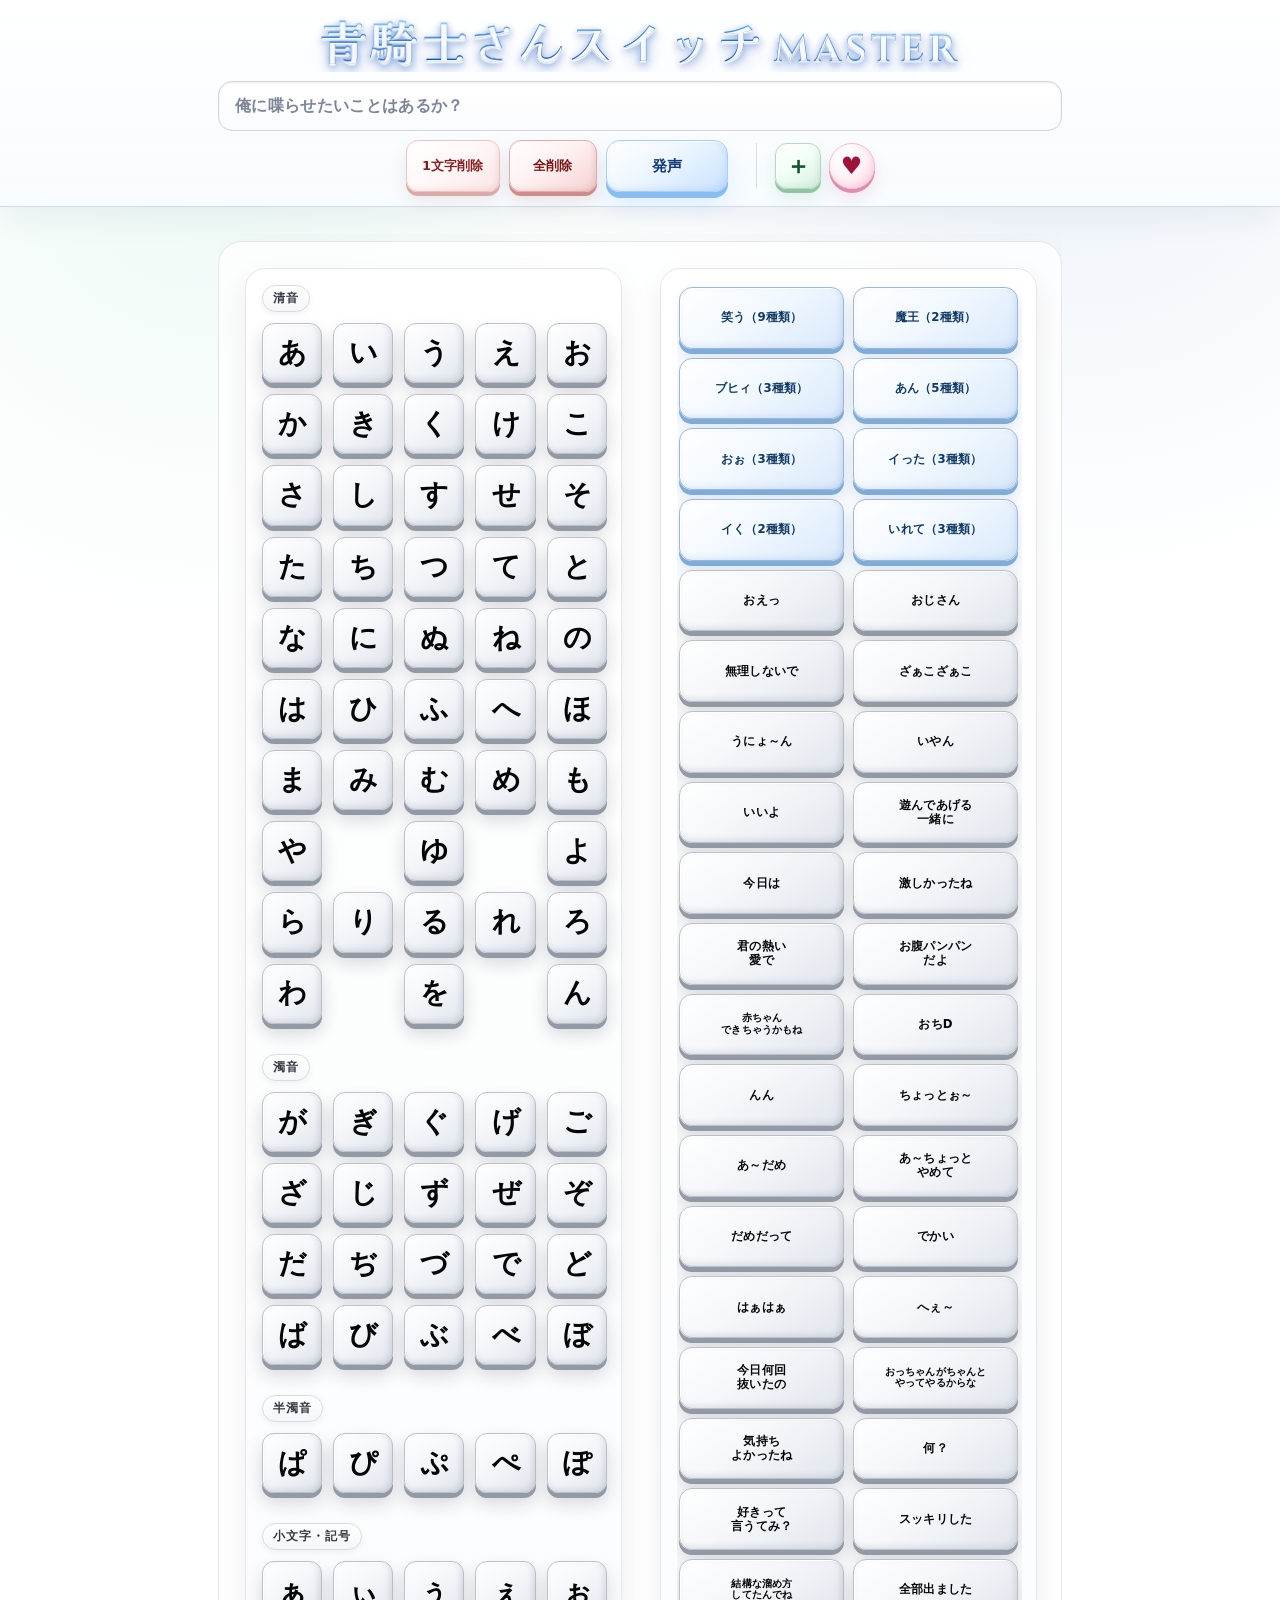
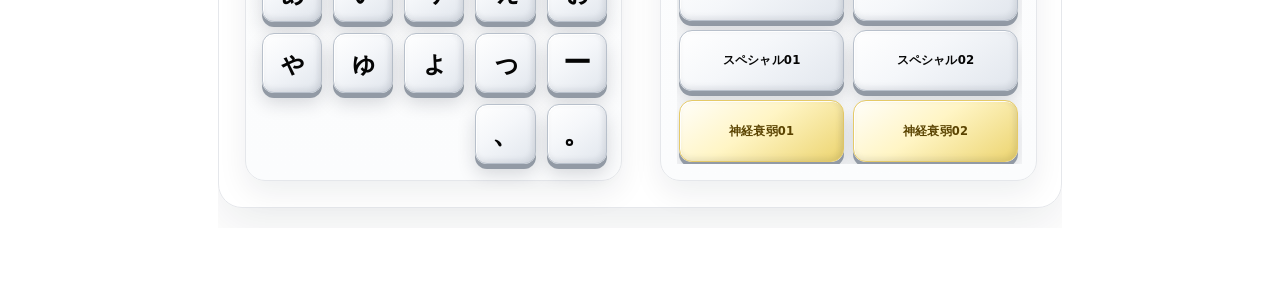
==== index.html @ 583ca1da "Add files via upload" ====
<!doctype html>
<html lang="ja">
<head>
  <meta charset="utf-8" />
  <meta name="viewport" content="width=device-width, initial-scale=1" />
  <meta name="description" content="青騎士さんスイッチMASTER - かなボタンと単語ボタンで入力して発声するGitHub Pages用ページ" />
  <title>青騎士さんスイッチMASTER</title>
  <link rel="icon" type="image/png" sizes="96x96" href="assets/img/favicon.png" />
  <link rel="stylesheet" href="assets/css/style.css" />
</head>
<body>
  <header class="app-header">
    <div class="header-inner">
      <div class="title-row" aria-label="サイト名">
        <h1 class="site-title" data-title-jp="青騎士さんスイッチ" data-title-en="MASTER" aria-label="青騎士さんスイッチMASTER">青騎士さんスイッチMASTER</h1>
      </div>

      <div class="input-row" aria-label="固定入力欄">
        <div class="input-display is-empty" id="inputDisplay">
          <input class="input-field" id="inputText" type="text" readonly inputmode="none" autocomplete="off" aria-label="入力欄" placeholder="俺に喋らせたいことはあるか？" />
        </div>
      </div>

      <div class="action-row" aria-label="入力操作とお気に入り">
        <div class="header-actions" aria-label="入力操作">
          <button class="control-btn delete-btn" type="button" id="deleteBtn">1文字削除</button>
          <button class="control-btn clear-btn" type="button" id="clearBtn">全削除</button>
          <button class="control-btn speak-btn" type="button" id="speakBtn">発声</button>
        </div>

        <div class="favorite-actions" aria-label="お気に入り操作">
          <button class="control-btn favorite-add-btn icon-control-btn" type="button" id="favoriteAddBtn" aria-label="お気に入りに追加" title="お気に入りに追加"><span aria-hidden="true">＋</span></button>
          <button class="control-btn favorite-list-btn icon-control-btn round-control-btn" type="button" id="favoriteListBtn" aria-label="お気に入り一覧" title="お気に入り一覧"><span aria-hidden="true">♥</span></button>
        </div>
      </div>
    </div>
  </header>

  <div class="favorite-modal" id="favoriteModal" hidden>
    <div class="favorite-backdrop" data-favorite-close></div>
    <section class="favorite-dialog" role="dialog" aria-modal="true" aria-labelledby="favoriteDialogTitle">
      <div class="favorite-dialog-head">
        <div>
          <p class="favorite-kicker">FAVORITE</p>
          <h2 class="favorite-dialog-title" id="favoriteDialogTitle">お気に入り一覧</h2>
        </div>
        <button class="control-btn favorite-close-btn icon-control-btn" type="button" id="favoriteCloseBtn" aria-label="お気に入り一覧を閉じる"><span aria-hidden="true">×</span></button>
      </div>
      <p class="favorite-help">保存した文章を「発声」または「読込」できます。</p>
      <div class="favorite-list" id="favoriteList"></div>
      <p class="favorite-empty" id="favoriteEmpty" hidden>まだお気に入りはありません。文章を作って「＋」を押すと保存できます。</p>
      <div class="favorite-dialog-foot">
        <button class="control-btn favorite-clear-btn" type="button" id="favoriteClearBtn">全削除</button>
      </div>
    </section>
  </div>

  <div class="toast" id="toast" hidden role="status" aria-live="polite"></div>

  <main class="page">
    <div class="stage-shell" aria-label="かなボタンと単語ボタンの横並びレイアウト">
      <div class="stage">
        <div class="board">
          <section class="panel" aria-label="かな単音ボタン">
            <div class="kana-groups" id="kanaGroups"></div>
          </section>

          <aside class="panel" aria-label="単語ボタン">
            <div class="word-panel-inner">
              <div class="word-stack" id="wordButtons" aria-label="単語ボタン一覧"></div>
            </div>
          </aside>
        </div>
      </div>
    </div>
  </main>
  <script src="assets/js/kana-data.js"></script>
  <script src="assets/js/word-data.js"></script>
  <script src="assets/js/input-buffer.js"></script>
  <script src="assets/js/audio-player.js"></script>
  <script src="assets/js/logo.js"></script>
  <script src="assets/js/app.js"></script>
</body>
</html>
---- assets/css/style.css ----
@import url('https://fonts.googleapis.com/css2?family=Kaisei+Opti:wght@700&family=Cinzel:wght@700&display=swap');
    :root {
      --canvas: #ffffff;
      --page: #f6f7f9;
      --ink: #101114;
      --muted: #697386;
      --hairline: #e5e7eb;
      --hairline-strong: #cfd3da;
      --surface: #ffffff;
      --surface-soft: #f8f9fa;
      --shadow-soft: 0 18px 46px rgba(17, 24, 39, .08);
      --shadow-card: 0 12px 30px rgba(17, 24, 39, .07);

      --key-size: clamp(54px, 4.7vw, 72px);
      --key-gap: 11px;
      --panel-pad: 16px;
      --panel-gap: clamp(18px, 3vw, 42px);
      --board-pad: clamp(14px, 2.4vw, 26px);
      --grid-width: calc((var(--key-size) * 5) + (var(--key-gap) * 4));
      --panel-width: calc(var(--grid-width) + (var(--panel-pad) * 2));
      --board-width: calc((var(--panel-width) * 2) + var(--panel-gap) + (var(--board-pad) * 2));

      --radius-lg: 20px;
      --radius-md: 13px;
      --font-ui: Inter, "Hiragino Sans", "Yu Gothic UI", "Yu Gothic", Meiryo, system-ui, sans-serif;
      --font-kana: "Hiragino Sans", "Yu Gothic", "Noto Sans JP", Meiryo, system-ui, sans-serif;
      --font-title-ja: "Kaisei Opti", "Hiragino Mincho ProN", "Yu Mincho", "YuMincho", "HGS明朝E", serif;
      --font-title-en: "Cinzel", "Times New Roman", Georgia, serif;
      color-scheme: light;
    }

    * { box-sizing: border-box; }

    html { scroll-behavior: smooth; }

    body {
      margin: 0;
      min-height: 100vh;
      color: var(--ink);
      font-family: var(--font-ui);
      background:
        radial-gradient(circle at 14% 8%, rgba(59, 130, 246, .10), transparent 28rem),
        linear-gradient(180deg, #ffffff 0%, var(--page) 42%, #eef0f4 100%);
    }

    button {
      font: inherit;
      -webkit-tap-highlight-color: transparent;
      touch-action: manipulation;
    }

    .app-header {
      position: sticky;
      top: 0;
      z-index: 50;
      border-bottom: 1px solid rgba(214, 224, 238, .94);
      background:
        linear-gradient(180deg, rgba(255, 255, 255, .96) 0%, rgba(239, 248, 255, .92) 100%);
      box-shadow: 0 12px 30px rgba(17, 24, 39, .05);
      backdrop-filter: blur(16px);
    }

    .header-inner {
      width: min(var(--board-width), calc(100% - 24px));
      margin: 0 auto;
      padding: 14px 0 14px;
      display: grid;
      grid-template-rows: auto auto;
      gap: 10px;
      align-items: stretch;
    }

    .title-row {
      min-width: 0;
      display: flex;
      justify-content: center;
      align-items: center;
      overflow: hidden;
      padding: 2px 0 4px;
    }

    .site-title {
      display: flex;
      max-width: 100%;
      margin: 0;
      align-items: baseline;
      justify-content: center;
      gap: .16em;
      overflow: hidden;
      white-space: nowrap;
      line-height: 1.02;
      font-size: clamp(31px, 3.65vw, 50px);
      color: #1268d8;
      text-shadow:
        0 1px 0 rgba(255, 255, 255, .88),
        0 2px 7px rgba(18, 88, 190, .28),
        0 10px 24px rgba(27, 119, 220, .18);
    }

    .title-jp,
    .title-master {
      display: inline-block;
      background: linear-gradient(180deg, #4fb2ff 0%, #167ce8 48%, #064aa8 100%);
      -webkit-background-clip: text;
      background-clip: text;
      -webkit-text-fill-color: transparent;
      filter: drop-shadow(0 1px 0 rgba(255, 255, 255, .86)) drop-shadow(0 2px 4px rgba(12, 69, 150, .24));
    }

    .title-jp {
      font-family: var(--font-title-ja);
      font-weight: 700;
      letter-spacing: .055em;
    }

    .title-master {
      font-family: var(--font-title-en);
      font-weight: 700;
      font-size: .80em;
      letter-spacing: .105em;
      transform: translateY(.02em);
      background-image: linear-gradient(180deg, #62c2ff 0%, #1f86ed 48%, #0757bd 100%);
    }

    .input-row {
      width: 100%;
      display: grid;
      grid-template-columns: minmax(0, 1fr) auto;
      gap: 10px;
      align-items: center;
      padding: 0 0 2px;
    }

    .input-display {
      min-height: 50px;
      display: flex;
      align-items: center;
      width: 100%;
      min-width: 0;
      overflow: hidden;
      padding: 9px 14px;
      border: 1px solid #cfd3da;
      border-radius: 14px;
      background: linear-gradient(180deg, #ffffff, #f9fafb);
      box-shadow:
        inset 0 1px 2px rgba(17, 24, 39, .08),
        0 1px 0 rgba(255, 255, 255, .9);
      font-family: var(--font-kana);
      line-height: 1.35;
    }

    .input-display.is-empty .input-field {
      color: #7b8596;
      font-size: clamp(13px, 1.35vw, 16px);
      font-weight: 800;
      letter-spacing: .02em;
    }

    .input-field {
      display: block;
      width: 100%;
      min-width: 0;
      border: 0;
      outline: 0;
      background: transparent;
      color: #111827;
      font: inherit;
      font-family: var(--font-kana);
      font-size: clamp(18px, 2vw, 27px);
      font-weight: 850;
      line-height: 1.35;
      white-space: nowrap;
      overflow: hidden;
      text-overflow: clip;
      caret-color: transparent;
      cursor: default;
    }

    .input-field::placeholder {
      color: #7b8596;
      opacity: 1;
    }

    .input-display.speak-flash {
      border-color: #93c5fd;
      box-shadow:
        0 0 0 4px rgba(147, 197, 253, .24),
        inset 0 1px 2px rgba(17, 24, 39, .08);
    }

    .header-actions {
      display: grid;
      grid-template-columns: repeat(2, minmax(86px, auto)) minmax(116px, auto);
      gap: 9px;
      align-items: stretch;
    }

    .control-btn {
      appearance: none;
      min-height: 44px;
      padding: 0 13px;
      border: 1px solid #c9c9c9;
      border-radius: 12px;
      color: #111111;
      background: linear-gradient(145deg, #ffffff 0%, #f7f7f7 45%, #e8e8e8 100%);
      box-shadow:
        0 4px 0 #a7a7a7,
        0 9px 17px rgba(17, 24, 39, .13),
        inset 1px 1px 0 rgba(255, 255, 255, .90),
        inset -2px -2px 5px rgba(0, 0, 0, .08);
      cursor: pointer;
      font-size: 13px;
      font-weight: 900;
      white-space: nowrap;
      transition: transform .06s ease, box-shadow .06s ease, filter .12s ease;
      --press-shadow: #a7a7a7;
    }

    .delete-btn {
      border-color: #f3c0c0;
      color: #842020;
      background: linear-gradient(145deg, #ffffff 0%, #fff8f8 46%, #fbe5e5 100%);
      box-shadow:
        0 4px 0 #daa9a9,
        0 9px 17px rgba(127, 29, 29, .10),
        inset 1px 1px 0 rgba(255, 255, 255, .94),
        inset -2px -2px 5px rgba(127, 29, 29, .07);
      --press-shadow: #daa9a9;
    }

    .clear-btn {
      border-color: #e9a7a7;
      color: #761818;
      background: linear-gradient(145deg, #ffffff 0%, #fff1f1 45%, #f6d2d2 100%);
      box-shadow:
        0 4px 0 #cd8d8d,
        0 9px 17px rgba(127, 29, 29, .13),
        inset 1px 1px 0 rgba(255, 255, 255, .94),
        inset -2px -2px 5px rgba(127, 29, 29, .09);
      --press-shadow: #cd8d8d;
    }

    .speak-btn {
      min-height: 52px;
      padding: 0 21px;
      border-color: #a7cdfb;
      border-radius: 14px;
      color: #123b78;
      background: linear-gradient(145deg, #ffffff 0%, #eff7ff 42%, #c9e2ff 100%);
      box-shadow:
        0 6px 0 #87bdf1,
        0 15px 25px rgba(96, 165, 250, .17),
        inset 1px 1px 0 rgba(255, 255, 255, .92),
        inset -2px -2px 7px rgba(30, 64, 175, .09);
      font-size: 15px;
      --press-shadow: #87bdf1;
    }

    .control-btn:hover,
    .kana-btn:hover,
    .word-btn:hover,
    .memory-tile:hover { filter: brightness(1.035); }

    .control-btn:active,
    .control-btn.is-pressed,
    .kana-btn:active,
    .kana-btn.is-pressed,
    .word-btn:active,
    .word-btn.is-pressed,
    .memory-tile:active,
    .memory-tile.is-pressed {
      transform: translateY(4px);
      box-shadow:
        0 1px 0 var(--press-shadow, #a7a7a7),
        0 4px 9px rgba(17, 24, 39, .16),
        inset 1px 2px 6px rgba(0, 0, 0, .18);
    }

    .speak-btn:active,
    .speak-btn.is-pressed {
      transform: translateY(5px);
      box-shadow:
        0 1px 0 #87bdf1,
        0 7px 14px rgba(96, 165, 250, .16),
        inset 1px 2px 7px rgba(30, 64, 175, .16);
    }

    .control-btn:focus-visible,
    .kana-btn:focus-visible,
    .word-btn:focus-visible,
    .memory-tile:focus-visible,
    .input-display:focus-visible {
      outline: 3px solid rgba(17, 24, 39, .18);
      outline-offset: 3px;
    }

    .page {
      width: min(var(--board-width), calc(100% - 24px));
      margin: 0 auto;
      padding: 26px 0 64px;
    }

    .stage-shell {
      width: 100%;
      overflow-x: auto;
      overflow-y: visible;
      padding: 8px 0 20px;
      scrollbar-width: thin;
      -webkit-overflow-scrolling: touch;
    }

    .stage {
      width: var(--board-width);
      min-width: var(--board-width);
      margin: 0 auto;
    }

    .board {
      display: grid;
      grid-template-columns: var(--panel-width) var(--panel-width);
      gap: var(--panel-gap);
      align-items: stretch;
      width: var(--board-width);
      padding: var(--board-pad);
      border: 1px solid var(--hairline);
      border-radius: 24px;
      background: rgba(255, 255, 255, .78);
      box-shadow: var(--shadow-soft);
    }

    .panel {
      width: var(--panel-width);
      margin: 0;
      padding: var(--panel-pad);
      border: 1px solid var(--hairline);
      border-radius: var(--radius-lg);
      background: linear-gradient(180deg, var(--surface), var(--surface-soft));
      box-shadow: var(--shadow-card), inset 0 1px 0 #ffffff;
    }

    .kana-groups {
      display: grid;
      gap: clamp(20px, 2.4vw, 30px);
      width: var(--grid-width);
    }

    .kana-group {
      display: grid;
      gap: 11px;
    }

    .kana-label {
      justify-self: start;
      display: inline-flex;
      align-items: center;
      min-height: 25px;
      padding: 4px 10px;
      border: 1px solid #d7dbe2;
      border-radius: 999px;
      background: linear-gradient(180deg, #ffffff, #f5f6f8);
      box-shadow:
        inset 0 1px 0 rgba(255, 255, 255, .9),
        0 2px 7px rgba(17, 24, 39, .06);
      color: #333842;
      font-size: 12px;
      font-weight: 900;
      letter-spacing: .08em;
      white-space: nowrap;
    }

    .kana-grid {
      display: grid;
      grid-template-columns: repeat(5, var(--key-size));
      gap: var(--key-gap);
      width: var(--grid-width);
    }

    .kana-placeholder {
      width: var(--key-size);
      height: var(--key-size);
    }

    .kana-btn,
    .word-btn {
      position: relative;
      appearance: none;
      border: 1px solid #c9c9c9;
      color: #050505;
      background: linear-gradient(145deg, #ffffff 0%, #f7f7f7 42%, #eeeeee 100%);
      box-shadow:
        0 5px 0 #9f9f9f,
        0 10px 18px rgba(17, 24, 39, .16),
        inset 1px 1px 0 rgba(255, 255, 255, .86),
        inset -2px -2px 6px rgba(0, 0, 0, .10);
      cursor: pointer;
      user-select: none;
      transition: transform .06s ease, box-shadow .06s ease, filter .12s ease, border-color .12s ease;
      --press-shadow: #9f9f9f;
    }

    .kana-btn {
      width: var(--key-size);
      height: var(--key-size);
      border-radius: 12px;
      font-family: var(--font-kana);
      font-size: calc(var(--key-size) * .47);
      font-weight: 900;
      line-height: 1;
      letter-spacing: -.04em;
      text-align: center;
    }

    .word-panel-inner {
      width: var(--grid-width);
      height: 100%;
      min-height: 0;
    }

    .word-stack {
      display: grid;
      grid-template-columns: repeat(2, minmax(0, 1fr));
      align-content: start;
      gap: 10px;
      width: 100%;
      min-height: 0;
      overflow-y: auto;
      padding: 2px 4px 7px 2px;
      scrollbar-width: thin;
    }

    .word-btn {
      width: 100%;
      min-height: 52px;
      display: inline-flex;
      flex-direction: column;
      align-items: center;
      justify-content: center;
      gap: 1px;
      padding: 7px 8px;
      border-radius: 13px;
      font-size: clamp(12px, 1.05vw, 15px);
      font-weight: 900;
      line-height: 1.16;
      letter-spacing: .02em;
      white-space: normal;
      word-break: keep-all;
      overflow-wrap: anywhere;
      text-align: center;
    }

    .word-btn.is-long {
      font-size: clamp(10px, .9vw, 13px);
      letter-spacing: .005em;
    }

    .word-btn.is-random {
      border-color: #b9c5d8;
      background: linear-gradient(145deg, #ffffff 0%, #f8fbff 42%, #e8eef7 100%);
    }

    .btn-line {
      display: block;
      max-width: 100%;
    }

    .memory-entry-btn {
      min-height: 56px;
      border-color: #ead484;
      color: #5a4400;
      background: linear-gradient(145deg, #fffefa 0%, #fff7d6 46%, #f4df8e 100%);
      box-shadow:
        0 5px 0 #c7aa43,
        0 10px 18px rgba(126, 94, 15, .14),
        inset 1px 1px 0 rgba(255, 255, 255, .90),
        inset -2px -2px 6px rgba(107, 78, 0, .10);
      --press-shadow: #c7aa43;
    }

    @media (max-width: 760px) {
      :root {
        --key-size: clamp(29px, 7.25vw, 44px);
        --key-gap: clamp(4px, 1vw, 7px);
        --panel-pad: clamp(5px, 1.25vw, 10px);
        --panel-gap: clamp(6px, 1.8vw, 12px);
        --board-pad: clamp(6px, 1.7vw, 12px);
      }

      .header-inner {
        padding: 9px 0 10px;
        gap: 7px;
      }

      .site-title {
        font-size: clamp(19px, 5.2vw, 29px);
        gap: .10em;
      }

      .title-jp { letter-spacing: .015em; }
      .title-master { letter-spacing: .035em; }

      .input-row { gap: 6px; }

      .input-display {
        min-height: 37px;
        padding: 6px 8px;
        border-radius: 11px;
      }

      .input-display.is-empty .input-field {
        font-size: clamp(10px, 2.45vw, 13px);
      }

      .header-actions {
        grid-template-columns: repeat(2, 54px) 66px;
        gap: 5px;
      }

      .control-btn {
        min-height: 34px;
        padding: 0 5px;
        border-radius: 9px;
        font-size: 10px;
        box-shadow:
          0 3px 0 #a7a7a7,
          0 7px 13px rgba(17, 24, 39, .11),
          inset 1px 1px 0 rgba(255, 255, 255, .90),
          inset -2px -2px 5px rgba(0, 0, 0, .08);
      }

      .delete-btn {
        box-shadow:
          0 3px 0 #daa9a9,
          0 7px 13px rgba(127, 29, 29, .09),
          inset 1px 1px 0 rgba(255, 255, 255, .94),
          inset -2px -2px 5px rgba(127, 29, 29, .07);
      }

      .clear-btn {
        box-shadow:
          0 3px 0 #cd8d8d,
          0 7px 13px rgba(127, 29, 29, .11),
          inset 1px 1px 0 rgba(255, 255, 255, .94),
          inset -2px -2px 5px rgba(127, 29, 29, .09);
      }

      .speak-btn {
        min-height: 39px;
        padding: 0 5px;
        border-radius: 10px;
        font-size: 11px;
        box-shadow:
          0 4px 0 #87bdf1,
          0 10px 16px rgba(96, 165, 250, .15),
          inset 1px 1px 0 rgba(255, 255, 255, .92),
          inset -2px -2px 7px rgba(30, 64, 175, .09);
      }

      .page {
        width: min(var(--board-width), calc(100% - 12px));
        padding-top: 16px;
      }

      .stage-shell { padding-top: 5px; }

      .board { border-radius: 16px; }
      .panel { border-radius: 14px; }

      .kana-groups { gap: 18px; }
      .kana-group { gap: 8px; }

      .kana-label {
        min-height: 19px;
        padding: 2px 6px;
        font-size: 9px;
        letter-spacing: .04em;
      }

      .kana-btn {
        border-radius: 8px;
        box-shadow:
          0 3px 0 #9f9f9f,
          0 6px 10px rgba(17, 24, 39, .14),
          inset 1px 1px 0 rgba(255, 255, 255, .86),
          inset -2px -2px 5px rgba(0, 0, 0, .10);
      }

      .word-stack {
        grid-template-columns: repeat(2, minmax(0, 1fr));
        gap: 7px;
        padding: 1px 3px 5px 1px;
      }

      .word-btn {
        min-height: clamp(34px, 8.6vw, 46px);
        padding: 5px 4px;
        border-radius: 9px;
        font-size: clamp(8.5px, 2.2vw, 12px);
        line-height: 1.1;
        letter-spacing: 0;
        box-shadow:
          0 3px 0 #9f9f9f,
          0 6px 10px rgba(17, 24, 39, .14),
          inset 1px 1px 0 rgba(255, 255, 255, .86),
          inset -2px -2px 5px rgba(0, 0, 0, .10);
      }

      .word-btn.is-long {
        font-size: clamp(7px, 1.85vw, 10px);
      }

      .memory-entry-btn {
        min-height: clamp(38px, 9.4vw, 50px);
        box-shadow:
          0 3px 0 #c7aa43,
          0 6px 10px rgba(126, 94, 15, .13),
          inset 1px 1px 0 rgba(255, 255, 255, .90),
          inset -2px -2px 5px rgba(107, 78, 0, .10);
      }
    }

    @media (max-width: 360px) {
      :root {
        --key-size: 26px;
        --key-gap: 3px;
        --panel-pad: 4px;
        --panel-gap: 4px;
        --board-pad: 4px;
      }

      .header-inner,
      .page { width: min(var(--board-width), calc(100% - 8px)); }

      .header-actions {
        grid-template-columns: repeat(2, 48px) 58px;
        gap: 4px;
      }

      .control-btn { font-size: 9px; }
      .speak-btn { font-size: 10px; }
      .input-display.is-empty .input-field { font-size: 9px; }
    }

    .memory-body {
      min-height: 100vh;
    }

    .memory-header-inner {
      padding-bottom: 12px;
    }

    .memory-page {
      width: min(820px, calc(100% - 24px));
      margin: 0 auto;
      padding: 28px 0 72px;
    }

    .memory-card {
      padding: clamp(16px, 3vw, 30px);
      border: 1px solid var(--hairline);
      border-radius: 24px;
      background: rgba(255, 255, 255, .86);
      box-shadow: var(--shadow-soft);
    }

    .memory-topbar {
      display: grid;
      grid-template-columns: auto minmax(0, 1fr);
      gap: 16px;
      align-items: center;
    }

    .memory-back-btn {
      min-width: 132px;
    }

    .memory-title-block {
      min-width: 0;
    }

    .memory-title {
      margin: 0;
      color: #174ea6;
      font-family: var(--font-title-ja);
      font-size: clamp(26px, 4.6vw, 44px);
      line-height: 1.1;
      letter-spacing: .06em;
      text-shadow: 0 2px 7px rgba(18, 88, 190, .20);
    }

    .memory-subtitle,
    .memory-help,
    .memory-complete {
      color: #4b5563;
      font-weight: 850;
      line-height: 1.65;
    }

    .memory-subtitle {
      margin: 5px 0 0;
      font-size: clamp(13px, 2vw, 16px);
    }

    .memory-help {
      margin: 22px 0 20px;
      padding: 12px 14px;
      border: 1px solid #dbeafe;
      border-radius: 14px;
      background: linear-gradient(180deg, #ffffff, #f3f8ff);
      font-size: clamp(13px, 2vw, 15px);
    }

    .memory-grid {
      display: grid;
      grid-template-columns: repeat(auto-fit, minmax(68px, 1fr));
      gap: clamp(12px, 2.4vw, 20px);
      justify-items: center;
      align-items: center;
      padding: clamp(10px, 2vw, 18px);
    }

    .memory-tile {
      appearance: none;
      width: clamp(58px, 10vw, 86px);
      aspect-ratio: 1;
      display: inline-grid;
      place-items: center;
      border: 1px solid #bfd4f4;
      border-radius: 999px;
      color: #174ea6;
      background: radial-gradient(circle at 34% 28%, #ffffff 0%, #eef7ff 45%, #c9e2ff 100%);
      box-shadow:
        0 7px 0 #7bb3ea,
        0 15px 26px rgba(59, 130, 246, .18),
        inset 1px 1px 0 rgba(255, 255, 255, .94),
        inset -4px -5px 10px rgba(30, 64, 175, .12);
      cursor: pointer;
      transition: transform .08s ease, box-shadow .12s ease, opacity .18s ease, filter .12s ease;
      --press-shadow: #7bb3ea;
    }

    .memory-note {
      font-size: clamp(27px, 5vw, 42px);
      font-weight: 900;
      transform: translateY(-1px);
    }

    .memory-tile.is-selected {
      border-color: #60a5fa;
      filter: brightness(1.08);
      box-shadow:
        0 7px 0 #4f9ce2,
        0 0 0 7px rgba(96, 165, 250, .25),
        0 0 24px rgba(37, 99, 235, .34),
        inset 1px 1px 0 rgba(255, 255, 255, .94),
        inset -4px -5px 10px rgba(30, 64, 175, .12);
    }

    .memory-tile.is-matched {
      opacity: 0;
      visibility: hidden;
      pointer-events: none;
      transform: scale(.8);
    }

    .memory-complete {
      margin: 20px 0 0;
      padding: 12px 14px;
      border: 1px solid #fde68a;
      border-radius: 14px;
      background: linear-gradient(180deg, #fffbeb, #fef3c7);
      color: #7a4d00;
      text-align: center;
      font-size: clamp(15px, 2.4vw, 20px);
    }

    @media (max-width: 760px) {
      .memory-page {
        width: min(100% - 14px, 560px);
        padding-top: 18px;
      }

      .memory-card {
        border-radius: 18px;
        padding: 14px;
      }

      .memory-topbar {
        grid-template-columns: 1fr;
        gap: 12px;
      }

      .memory-back-btn {
        width: fit-content;
        min-width: 116px;
      }

      .memory-grid {
        grid-template-columns: repeat(4, minmax(0, 1fr));
        gap: 12px;
        padding: 8px 2px 4px;
      }

      .memory-tile {
        width: clamp(54px, 18vw, 72px);
        box-shadow:
          0 4px 0 #7bb3ea,
          0 9px 15px rgba(59, 130, 246, .17),
          inset 1px 1px 0 rgba(255, 255, 255, .94),
          inset -3px -4px 8px rgba(30, 64, 175, .12);
      }
    }

    .control-btn:disabled,
    .control-btn[disabled] {
      cursor: wait;
      opacity: .78;
      filter: saturate(.86);
    }

body {
  background:
    radial-gradient(circle at 16% 8%, rgba(167, 229, 211, .20), transparent 30rem),
    radial-gradient(circle at 84% 4%, rgba(168, 200, 232, .22), transparent 32rem),
    #ffffff;
}

.app-header {
  border-bottom-color: rgba(205, 216, 230, .90);
  background:
    linear-gradient(180deg, rgba(255, 255, 255, .98) 0%, rgba(247, 252, 255, .96) 100%);
  box-shadow: 0 12px 30px rgba(16, 40, 78, .055);
}

.site-title {
  color: #0b4fa8;
  text-shadow:
    0 1px 0 rgba(255, 255, 255, .96),
    0 3px 8px rgba(29, 78, 216, .30),
    0 10px 22px rgba(14, 116, 216, .18);
}

.title-jp,
.title-master {
  background-image: linear-gradient(180deg, #86d4ff 0%, #2588e8 42%, #074caa 100%);
  -webkit-text-stroke: .35px rgba(4, 49, 112, .34);
  filter:
    drop-shadow(0 1px 0 rgba(255, 255, 255, .96))
    drop-shadow(0 2px 3px rgba(8, 63, 142, .28));
}

.input-display,
.panel,
.memory-card {
  background: linear-gradient(180deg, #ffffff, #fbfcfd);
}

.kana-btn,
.word-btn {
  border-color: #b8c0cb;
  background: linear-gradient(145deg, #ffffff 0%, #f5f7fa 42%, #e1e6ed 100%);
  box-shadow:
    0 5px 0 #929aa5,
    0 10px 18px rgba(22, 31, 45, .17),
    inset 1px 1px 0 rgba(255, 255, 255, .92),
    inset -2px -2px 6px rgba(20, 30, 45, .11);
  --press-shadow: #929aa5;
}

.word-btn.is-random {
  border-color: #9cb7d8;
  color: #103864;
  background: linear-gradient(145deg, #ffffff 0%, #f3f9ff 42%, #d9e9fb 100%);
  box-shadow:
    0 5px 0 #7fadd8,
    0 10px 18px rgba(30, 96, 166, .16),
    inset 1px 1px 0 rgba(255, 255, 255, .92),
    inset -2px -2px 6px rgba(30, 64, 175, .10);
  --press-shadow: #7fadd8;
}

.memory-entry-btn {
  color: #5a4300;
  border-color: #e5ca68;
  background: linear-gradient(145deg, #fffefa 0%, #fff5c5 45%, #ecd46f 100%);
}

.word-stack {
  align-content: stretch;
  grid-auto-rows: minmax(54px, 1fr);
}

.word-btn {
  min-height: 0;
  height: 100%;
}

.memory-status {
  display: flex;
  flex-wrap: wrap;
  gap: 10px;
  margin: 18px 0 0;
}

.memory-status span {
  display: inline-flex;
  align-items: center;
  gap: 6px;
  min-height: 36px;
  padding: 7px 12px;
  border: 1px solid #dbeafe;
  border-radius: 999px;
  background: linear-gradient(180deg, #ffffff, #f3f8ff);
  color: #174ea6;
  font-size: clamp(13px, 2vw, 15px);
  font-weight: 900;
  box-shadow: inset 0 1px 0 rgba(255, 255, 255, .92), 0 4px 12px rgba(29, 78, 216, .08);
}

.memory-status strong {
  min-width: 2.4em;
  color: #0f172a;
  font-variant-numeric: tabular-nums;
}

@media (min-width: 761px) {
  .word-stack {
    gap: 9px;
    grid-auto-rows: minmax(56px, 1fr);
    padding-bottom: 2px;
  }

  .word-btn {
    padding: 6px 7px;
    font-size: clamp(11px, .92vw, 14px);
    line-height: 1.12;
  }

  .word-btn.is-long {
    font-size: clamp(9.5px, .78vw, 12px);
    line-height: 1.08;
  }

  .memory-entry-btn {
    min-height: 0;
    font-size: clamp(11px, .9vw, 14px);
  }
}

@media (max-width: 760px) {
  .word-stack {
    gap: 5px;
    grid-auto-rows: minmax(29px, 1fr);
    padding: 1px 2px 2px 1px;
  }

  .word-btn {
    min-height: 0;
    height: 100%;
    padding: 3px 3px;
    border-radius: 8px;
    font-size: clamp(7px, 1.88vw, 10px);
    line-height: 1.03;
  }

  .word-btn.is-long {
    font-size: clamp(6.4px, 1.62vw, 8.8px);
    line-height: 1.02;
  }

  .memory-entry-btn {
    min-height: 0;
    padding: 3px 3px;
    font-size: clamp(7px, 1.82vw, 9.6px);
  }

  .title-jp,
  .title-master {
    -webkit-text-stroke-width: .25px;
  }

  .memory-status {
    margin-top: 12px;
    gap: 8px;
  }

  .memory-status span {
    min-height: 32px;
    padding: 6px 10px;
    font-size: 12px;
  }
}

.panel[aria-label="単語ボタン"] {
  overflow: hidden;
}

.word-stack {
  overscroll-behavior: contain;
  -webkit-overflow-scrolling: touch;
}

@media (max-width: 760px) {
  .word-stack {
    grid-auto-rows: minmax(26px, auto);
    align-content: start;
  }

  .word-btn {
    min-height: 26px;
    padding: 2px 3px 3px;
    font-size: clamp(6.8px, 1.78vw, 9.6px);
    line-height: 1.01;
  }

  .word-btn.is-long {
    font-size: clamp(6px, 1.5vw, 8.2px);
    line-height: 1;
  }

  .memory-entry-btn {
    min-height: 28px;
    font-size: clamp(6.8px, 1.72vw, 9.4px);
  }
}

@media (max-width: 760px) {
  .page {
    padding-bottom: 18px;
  }

  .stage-shell {
    padding-bottom: 8px;
  }

  .word-stack {
    gap: 4px;
    padding: 1px 3px 3px 1px;
    grid-auto-rows: minmax(24px, 1fr);
    align-content: stretch;
  }

  .word-btn {
    height: 100%;
    min-height: 0;
    padding: 2px 3px 3px;
    font-size: clamp(6.7px, 1.72vw, 9.2px);
    line-height: 1.01;
  }

  .word-btn.is-long {
    font-size: clamp(5.8px, 1.45vw, 7.8px);
    line-height: .98;
  }

  .memory-entry-btn {
    grid-column: 1 / -1;
    min-height: 0;
    height: 100%;
    padding: 2px 4px 3px;
    font-size: clamp(7px, 1.78vw, 9.4px);
    letter-spacing: .02em;
  }
}

.header-inner {
  grid-template-rows: auto auto auto;
  gap: 9px;
}

.input-row {
  grid-template-columns: 1fr;
  gap: 0;
  padding: 0;
}

.action-row {
  display: flex;
  align-items: center;
  justify-content: center;
  gap: clamp(14px, 2.2vw, 28px);
  min-width: 0;
}

.header-actions {
  display: grid;
  grid-template-columns: minmax(94px, auto) minmax(88px, auto) minmax(122px, auto);
  gap: 9px;
  align-items: stretch;
}

.favorite-actions {
  display: flex;
  align-items: center;
  gap: 8px;
  padding-left: clamp(8px, 1.5vw, 18px);
  border-left: 1px solid rgba(148, 163, 184, .35);
}

.control-btn {
  display: inline-flex;
  align-items: center;
  justify-content: center;
  text-decoration: none;
}

.icon-control-btn {
  width: 46px;
  min-width: 46px;
  min-height: 46px;
  padding: 0;
  font-size: 24px;
  line-height: 1;
}

.round-control-btn {
  border-radius: 999px;
}

.favorite-add-btn {
  border-color: #b7d5c4;
  color: #14532d;
  background: linear-gradient(145deg, #ffffff 0%, #f3fff7 42%, #d8f2e1 100%);
  box-shadow:
    0 4px 0 #8fc5a3,
    0 9px 17px rgba(34, 129, 73, .12),
    inset 1px 1px 0 rgba(255, 255, 255, .92),
    inset -2px -2px 6px rgba(22, 101, 52, .08);
  --press-shadow: #8fc5a3;
}

.favorite-list-btn {
  border-color: #f2b8cf;
  color: #9f1239;
  background: radial-gradient(circle at 34% 26%, #ffffff 0%, #fff4f8 45%, #ffd4e4 100%);
  box-shadow:
    0 4px 0 #de8ead,
    0 9px 17px rgba(190, 24, 93, .12),
    inset 1px 1px 0 rgba(255, 255, 255, .92),
    inset -2px -2px 6px rgba(157, 23, 77, .08);
  --press-shadow: #de8ead;
}

.favorite-close-btn {
  width: 40px;
  min-width: 40px;
  min-height: 40px;
  border-radius: 999px;
  color: #4b5563;
}

.favorite-modal[hidden],
.toast[hidden] {
  display: none !important;
}

.favorite-modal {
  position: fixed;
  inset: 0;
  z-index: 100;
  display: grid;
  place-items: center;
  padding: 18px;
}

.favorite-backdrop {
  position: absolute;
  inset: 0;
  background: rgba(15, 23, 42, .28);
  backdrop-filter: blur(8px);
}

.favorite-dialog {
  position: relative;
  z-index: 1;
  width: min(620px, 100%);
  max-height: min(78vh, 720px);
  display: grid;
  grid-template-rows: auto auto minmax(0, 1fr) auto;
  gap: 12px;
  padding: clamp(16px, 2.4vw, 24px);
  border: 1px solid rgba(219, 226, 236, .95);
  border-radius: 24px;
  background:
    radial-gradient(circle at 12% 5%, rgba(167, 229, 211, .18), transparent 18rem),
    linear-gradient(180deg, rgba(255, 255, 255, .98), rgba(248, 251, 255, .98));
  box-shadow:
    0 28px 80px rgba(15, 23, 42, .24),
    inset 0 1px 0 rgba(255, 255, 255, .94);
}

.favorite-dialog-head {
  display: flex;
  align-items: center;
  justify-content: space-between;
  gap: 14px;
}

.favorite-kicker {
  margin: 0 0 2px;
  color: #9f1239;
  font-size: 11px;
  font-weight: 900;
  letter-spacing: .14em;
}

.favorite-dialog-title {
  margin: 0;
  color: #174ea6;
  font-family: var(--font-title-ja);
  font-size: clamp(24px, 3vw, 34px);
  line-height: 1.12;
  letter-spacing: .05em;
  text-shadow: 0 2px 7px rgba(18, 88, 190, .16);
}

.favorite-help {
  margin: 0;
  padding: 10px 12px;
  border: 1px solid #dbeafe;
  border-radius: 14px;
  background: linear-gradient(180deg, #ffffff, #f3f8ff);
  color: #4b5563;
  font-size: 13px;
  font-weight: 850;
  line-height: 1.55;
}

.favorite-list {
  min-height: 0;
  display: grid;
  gap: 10px;
  overflow-y: auto;
  padding: 2px 4px 2px 0;
  scrollbar-width: thin;
}

.favorite-empty {
  margin: 0;
  padding: 18px;
  border: 1px dashed #cbd5e1;
  border-radius: 16px;
  color: #64748b;
  background: rgba(255, 255, 255, .76);
  font-weight: 850;
  line-height: 1.65;
  text-align: center;
}

.favorite-item {
  display: grid;
  grid-template-columns: minmax(0, 1fr) auto;
  gap: 10px;
  align-items: center;
  padding: 11px;
  border: 1px solid #dfe7f1;
  border-radius: 17px;
  background: linear-gradient(180deg, #ffffff, #f8fbff);
  box-shadow: 0 6px 16px rgba(17, 24, 39, .055), inset 0 1px 0 rgba(255, 255, 255, .92);
}

.favorite-item-main {
  min-width: 0;
  display: grid;
  gap: 3px;
  padding: 5px 7px;
  border: 0;
  border-radius: 12px;
  background: transparent;
  color: inherit;
  text-align: left;
  cursor: pointer;
  transition: transform .06s ease, background-color .12s ease;
}

.favorite-item-main:hover {
  background: rgba(219, 234, 254, .48);
}

.favorite-item-main.is-pressed,
.favorite-item-main:active {
  transform: translateY(2px);
  background: rgba(219, 234, 254, .72);
}

.favorite-item-main strong {
  display: block;
  max-width: 100%;
  color: #111827;
  font-family: var(--font-kana);
  font-size: 15px;
  font-weight: 900;
  line-height: 1.32;
  overflow: hidden;
  text-overflow: ellipsis;
  white-space: nowrap;
}

.favorite-item-main span {
  display: block;
  color: #64748b;
  font-size: 12px;
  font-weight: 850;
}

.favorite-item-actions {
  display: flex;
  align-items: center;
  gap: 7px;
}

.favorite-mini-btn {
  min-width: 56px;
  min-height: 34px;
  padding: 0 9px;
  border-radius: 10px;
  font-size: 12px;
}

.favorite-load-btn {
  border-color: #b7d5c4;
  color: #174f2b;
  background: linear-gradient(145deg, #ffffff 0%, #f3fff7 42%, #d8f2e1 100%);
  --press-shadow: #8fc5a3;
}

.favorite-delete-btn,
.favorite-clear-btn {
  border-color: #e9a7a7;
  color: #761818;
  background: linear-gradient(145deg, #ffffff 0%, #fff1f1 45%, #f6d2d2 100%);
  --press-shadow: #cd8d8d;
}

.favorite-dialog-foot {
  display: flex;
  justify-content: flex-end;
}

.favorite-clear-btn {
  min-height: 36px;
  min-width: 92px;
  padding: 0 12px;
  font-size: 12px;
}

.toast {
  position: fixed;
  left: 50%;
  bottom: 22px;
  z-index: 130;
  transform: translateX(-50%) translateY(8px);
  max-width: min(92vw, 520px);
  padding: 10px 14px;
  border: 1px solid #cfe3ff;
  border-radius: 999px;
  color: #174ea6;
  background: rgba(255, 255, 255, .96);
  box-shadow: 0 14px 36px rgba(15, 23, 42, .18), inset 0 1px 0 rgba(255, 255, 255, .92);
  font-size: 13px;
  font-weight: 900;
  line-height: 1.45;
  opacity: 0;
  transition: opacity .18s ease, transform .18s ease;
}

.toast.is-visible {
  opacity: 1;
  transform: translateX(-50%) translateY(0);
}

@media (max-width: 760px) {
  .header-inner {
    padding: 7px 0 8px;
    gap: 6px;
  }

  .input-row {
    width: 100%;
  }

  .input-display {
    min-height: 35px;
    padding: 6px 8px;
  }

  .action-row {
    width: 100%;
    justify-content: center;
    gap: 8px;
  }

  .header-actions {
    grid-template-columns: 62px 54px 66px;
    gap: 5px;
  }

  .favorite-actions {
    gap: 5px;
    padding-left: 9px;
  }

  .icon-control-btn {
    width: 34px;
    min-width: 34px;
    min-height: 34px;
    font-size: 18px;
  }

  .control-btn {
    min-height: 33px;
    padding-left: 5px;
    padding-right: 5px;
    font-size: 9.8px;
  }

  .speak-btn {
    min-height: 36px;
    font-size: 10.5px;
  }

  .favorite-modal {
    padding: 10px;
    align-items: end;
  }

  .favorite-dialog {
    width: 100%;
    max-height: 82vh;
    border-radius: 20px;
    padding: 14px;
    gap: 10px;
  }

  .favorite-close-btn {
    width: 34px;
    min-width: 34px;
    min-height: 34px;
  }

  .favorite-help {
    padding: 8px 10px;
    font-size: 12px;
  }

  .favorite-item {
    grid-template-columns: 1fr;
    gap: 8px;
    padding: 10px;
    border-radius: 15px;
  }

  .favorite-item-main strong {
    white-space: normal;
    font-size: 13px;
    line-height: 1.38;
    display: -webkit-box;
    -webkit-line-clamp: 2;
    -webkit-box-orient: vertical;
  }

  .favorite-item-actions {
    display: grid;
    grid-template-columns: repeat(3, 1fr);
    gap: 6px;
  }

  .favorite-mini-btn {
    width: 100%;
    min-width: 0;
    min-height: 32px;
    font-size: 11px;
  }

  .toast {
    bottom: 14px;
    font-size: 12px;
    border-radius: 16px;
  }
}

@media (max-width: 360px) {
  .header-actions {
    grid-template-columns: 54px 48px 58px;
    gap: 4px;
  }

  .favorite-actions {
    gap: 4px;
    padding-left: 7px;
  }

  .icon-control-btn {
    width: 30px;
    min-width: 30px;
    min-height: 30px;
    font-size: 16px;
  }

  .control-btn { font-size: 8.8px; }
  .speak-btn { font-size: 9.4px; }
}

.favorite-item-main.is-speaking {
  background: rgba(219, 234, 254, .86);
  cursor: wait;
}

.site-title {
  isolation: isolate;
  overflow: visible;
}

.site-title .title-jp,
.site-title .title-master {
  display: inline-flex;
  align-items: baseline;
  overflow: visible;
}

.site-title .logo-char {
  display: inline-block;
  position: relative;
  color: #1268d8;
  background-image: linear-gradient(180deg, #86d4ff 0%, #2588e8 42%, #074caa 100%);
  -webkit-background-clip: text;
  background-clip: text;
  -webkit-text-fill-color: transparent;
  transform-origin: 50% 70%;
  will-change: transform, filter;
  animation: logoCharIdleGlow 6.8s ease-in-out infinite;
  animation-delay: calc(var(--char-index, 0) * .15s);
}

.site-title .title-master .logo-char {
  background-image: linear-gradient(180deg, #9adeff 0%, #2c91f1 44%, #0757bd 100%);
}

@keyframes logoCharIdleGlow {
  0%, 70%, 100% {
    transform: translateY(0) scale(1);
    filter:
      drop-shadow(0 1px 0 rgba(255, 255, 255, .96))
      drop-shadow(0 2px 3px rgba(8, 63, 142, .24));
  }
  8%, 17% {
    transform: translateY(-.035em) scale(1.028);
    filter:
      drop-shadow(0 1px 0 rgba(255, 255, 255, 1))
      drop-shadow(0 0 7px rgba(147, 197, 253, .52))
      drop-shadow(0 0 16px rgba(37, 99, 235, .26));
  }
}

.site-title.is-logo-burst {
  animation: logoTitleBurst .95s ease-out both;
}

.site-title.is-logo-burst .logo-char {
  animation: logoCharBurst .95s ease-out both !important;
  animation-delay: 0s !important;
}

@keyframes logoTitleBurst {
  0% {
    filter: brightness(1) saturate(1);
  }
  18% {
    filter:
      brightness(1.26)
      saturate(1.28)
      drop-shadow(0 0 10px rgba(191, 232, 255, .78))
      drop-shadow(0 0 22px rgba(96, 165, 250, .52));
  }
  46% {
    filter:
      brightness(1.16)
      saturate(1.18)
      drop-shadow(0 0 16px rgba(191, 232, 255, .62))
      drop-shadow(0 0 34px rgba(59, 130, 246, .36));
  }
  100% {
    filter: brightness(1) saturate(1);
  }
}

@keyframes logoCharBurst {
  0% {
    transform: translateY(0) scale(1);
    filter:
      drop-shadow(0 1px 0 rgba(255, 255, 255, .96))
      drop-shadow(0 2px 3px rgba(8, 63, 142, .28));
  }
  28% {
    transform: translateY(-.055em) scale(1.075);
    filter:
      drop-shadow(0 1px 0 rgba(255, 255, 255, 1))
      drop-shadow(0 0 10px rgba(219, 246, 255, .92))
      drop-shadow(0 0 24px rgba(96, 165, 250, .74))
      drop-shadow(0 0 42px rgba(37, 99, 235, .38));
  }
  62% {
    transform: translateY(-.025em) scale(1.035);
    filter:
      drop-shadow(0 1px 0 rgba(255, 255, 255, 1))
      drop-shadow(0 0 8px rgba(219, 246, 255, .70))
      drop-shadow(0 0 20px rgba(96, 165, 250, .48));
  }
  100% {
    transform: translateY(0) scale(1);
    filter:
      drop-shadow(0 1px 0 rgba(255, 255, 255, .96))
      drop-shadow(0 2px 3px rgba(8, 63, 142, .28));
  }
}

.memory-complete.is-logo-complete {
  animation: memoryCompleteGlow .95s ease-out both;
}

@keyframes memoryCompleteGlow {
  0% { filter: brightness(1); transform: translateY(0); }
  28% { filter: brightness(1.18) drop-shadow(0 0 12px rgba(96, 165, 250, .42)); transform: translateY(-1px); }
  100% { filter: brightness(1); transform: translateY(0); }
}

@media (prefers-reduced-motion: reduce) {
  .site-title .logo-char {
    animation: none;
  }

  .site-title.is-logo-burst {
    animation: logoTitleBurst .45s ease-out both;
  }

  .site-title.is-logo-burst .logo-char {
    animation: none !important;
  }

  .memory-complete.is-logo-complete {
    animation: none;
  }
}

.not-found-page {
  min-height: 100vh;
  display: grid;
  place-items: center;
  padding: 24px;
}

.not-found-card {
  width: min(420px, 100%);
  padding: 36px 24px;
  border: 1px solid var(--hairline);
  border-radius: 24px;
  background: rgba(255, 255, 255, .88);
  box-shadow: var(--shadow-soft);
  text-align: center;
}

.not-found-title {
  margin: 0 0 8px;
  color: #1268d8;
  font-family: var(--font-title-en);
  font-size: clamp(48px, 13vw, 92px);
  line-height: 1;
}

.not-found-text {
  margin: 0 0 22px;
  color: var(--muted);
  font-weight: 800;
}

.not-found-link {
  display: inline-flex;
  min-height: 44px;
  align-items: center;
  justify-content: center;
  padding: 0 20px;
  border: 1px solid #a7cdfb;
  border-radius: 14px;
  color: #123b78;
  background: linear-gradient(145deg, #ffffff 0%, #eff7ff 42%, #c9e2ff 100%);
  box-shadow: 0 5px 0 #87bdf1, 0 12px 20px rgba(96, 165, 250, .16);
  font-weight: 900;
  text-decoration: none;
}
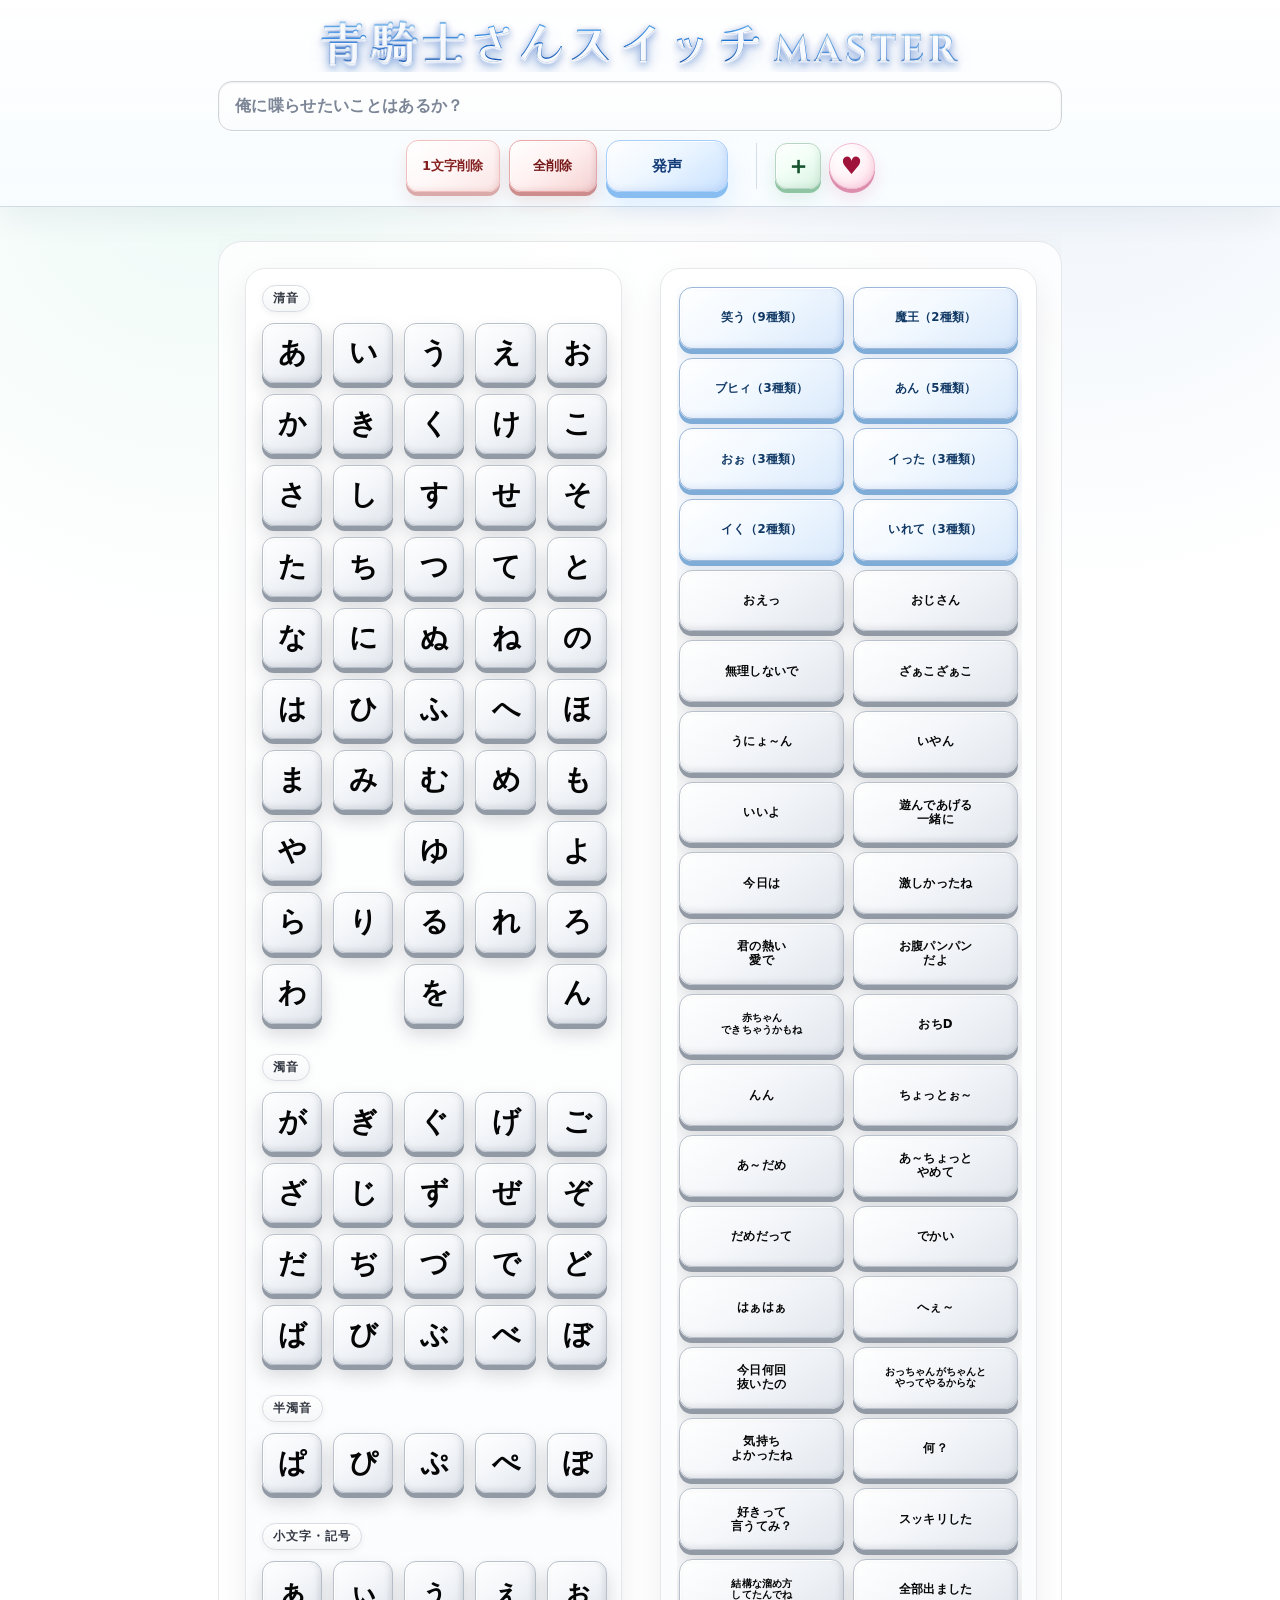
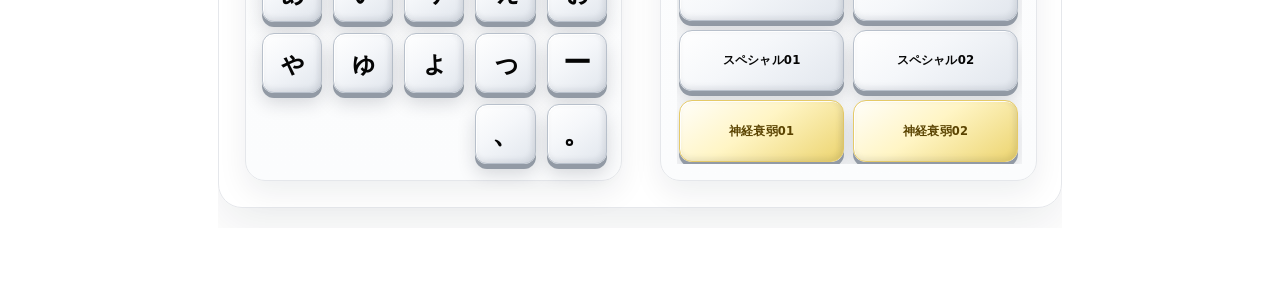
==== commit e224375c: "Update meta description in index.html" ====
--- a/index.html
+++ b/index.html
@@ -3,7 +3,7 @@
 <head>
   <meta charset="utf-8" />
   <meta name="viewport" content="width=device-width, initial-scale=1" />
-  <meta name="description" content="青騎士さんスイッチMASTER - かなボタンと単語ボタンで入力して発声するGitHub Pages用ページ" />
+  <meta name="description" content="獅子作の青騎士さんスイッチMASTER" />
   <title>青騎士さんスイッチMASTER</title>
   <link rel="icon" type="image/png" sizes="96x96" href="assets/img/favicon.png" />
   <link rel="stylesheet" href="assets/css/style.css" />
